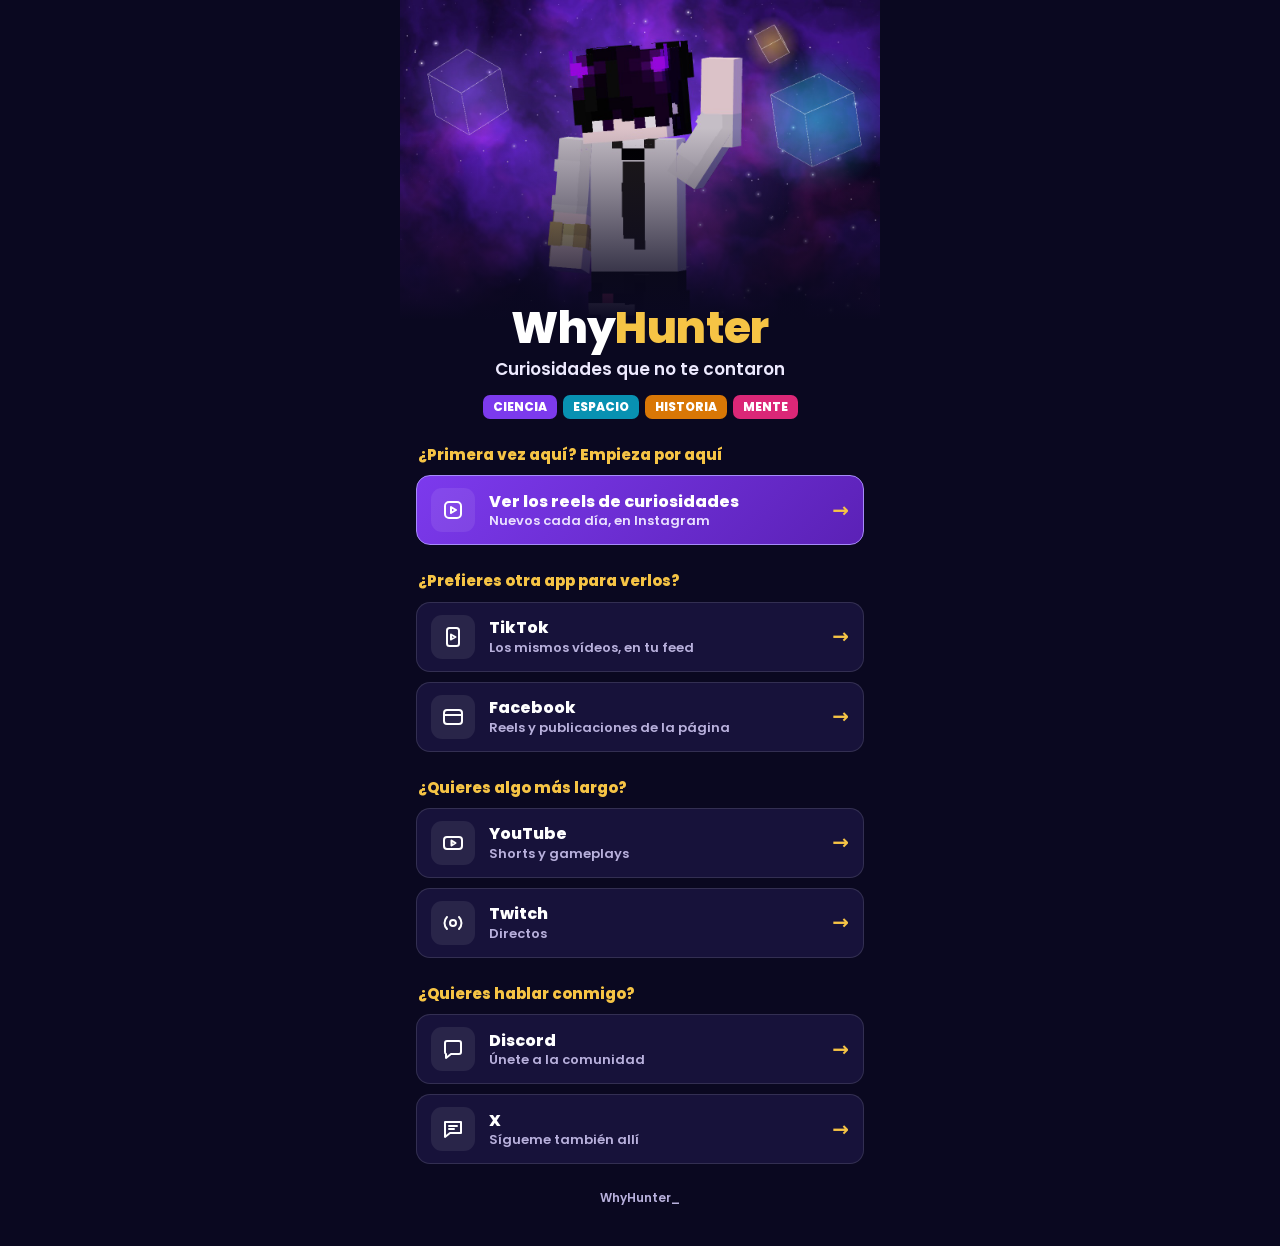
==== index.html @ b88a2b75 "Add files via upload" ====
<!doctype html>
<html lang="es"><head><meta charset="utf-8">
<meta name="viewport" content="width=device-width,initial-scale=1">
<title>WhyHunter · Curiosidades que no te contaron</title>
<meta name="description" content="Curiosidades de ciencia, espacio, historia y mente. Elige por dónde seguirme.">
<meta property="og:title" content="WhyHunter"><meta property="og:description" content="Curiosidades que no te contaron"><meta property="og:image" content="hero.jpg">
<link rel="icon" href="foto.png">
<style>
@font-face{font-family:Poppins;font-weight:600;font-display:swap;src:url(poppins-latin-600-normal.woff2)}
@font-face{font-family:Poppins;font-weight:800;font-display:swap;src:url(poppins-latin-800-normal.woff2)}
:root{--fondo:#0A0820;--tarjeta:#17123a;--borde:#ffffff1f;--oro:#F6C445;--texto:#EDE9FE;--suave:#B8B0DC}
*{box-sizing:border-box}
body{margin:0;background:var(--fondo);color:#fff;font:600 16px/1.35 Poppins,system-ui,sans-serif}
.pag{max-width:480px;margin:auto;padding:0 16px 40px}
.hero{position:relative;margin:0 -16px;aspect-ratio:3/2;background:url(hero.jpg) center/cover}
.hero::after{content:"";position:absolute;inset:40% 0 0;background:linear-gradient(transparent,var(--fondo))}
h1{font-weight:800;font-size:44px;line-height:1;letter-spacing:-.015em;margin:-14px 0 8px;text-align:center;position:relative}
h1 b{color:var(--oro);font-weight:800}
.lema{margin:0;text-align:center;color:var(--texto);font-size:17px}
.chips{display:flex;justify-content:center;flex-wrap:wrap;gap:6px;margin:14px 0 26px}
.chips span{font-weight:800;font-size:12px;padding:4px 10px;border-radius:7px}
h2{font-size:15px;color:var(--oro);margin:26px 2px 10px}
a.b{display:flex;align-items:center;gap:14px;min-height:68px;padding:12px 14px;margin-bottom:10px;border-radius:14px;background:var(--tarjeta);border:1px solid var(--borde);color:#fff;text-decoration:none;transition:transform .12s,border-color .12s}
a.b:hover,a.b:focus-visible{transform:translateY(-2px);border-color:var(--oro);outline:none}
a.prin{background:linear-gradient(135deg,#7C3AED,#5B21B6);border-color:#a78bfa}
.ic{flex:none;width:44px;height:44px;border-radius:11px;display:grid;place-items:center;background:#ffffff14}
.ic svg{width:24px;height:24px;fill:none;stroke:#fff;stroke-width:2;stroke-linecap:round;stroke-linejoin:round}
.t{min-width:0;flex:1}.t strong{display:block;font-weight:800;font-size:16px}.t small{display:block;font-size:13px;font-weight:600;color:var(--suave)}
a.prin .t small{color:#E9DFFF}
.fl{flex:none;color:var(--oro);font-weight:800;font-size:20px}
footer{margin-top:26px;text-align:center;font-size:12px;color:var(--suave)}
</style></head><body><div class="pag">
<div class="hero" role="img" aria-label="La mascota de cubos de WhyHunter saludando en una nebulosa"></div>
<h1>Why<b>Hunter</b></h1>
<p class="lema">Curiosidades que no te contaron</p>
<div class="chips"><span style="background:#7C3AED">CIENCIA</span><span style="background:#0891B2">ESPACIO</span><span style="background:#D97706">HISTORIA</span><span style="background:#DB2777">MENTE</span></div>

<h2>¿Primera vez aquí? Empieza por aquí</h2>
<a class="b prin" href="https://www.instagram.com/whyhunter_/"><span class="ic"><svg viewBox="0 0 24 24"><rect x="4" y="4" width="16" height="16" rx="4"/><path d="M10 9l5 3-5 3z"/></svg></span><span class="t"><strong>Ver los reels de curiosidades</strong><small>Nuevos cada día, en Instagram</small></span><span class="fl">→</span></a>

<h2>¿Prefieres otra app para verlos?</h2>
<a class="b" href="https://www.tiktok.com/@whyhunter_"><span class="ic"><svg viewBox="0 0 24 24"><rect x="6" y="3" width="12" height="18" rx="2.5"/><path d="M10 9.5l4.5 2.5-4.5 2.5z"/></svg></span><span class="t"><strong>TikTok</strong><small>Los mismos vídeos, en tu feed</small></span><span class="fl">→</span></a>
<a class="b" href="https://www.facebook.com/profile.php?id=61567029664209"><span class="ic"><svg viewBox="0 0 24 24"><rect x="3" y="5" width="18" height="14" rx="3"/><path d="M3 10h18"/></svg></span><span class="t"><strong>Facebook</strong><small>Reels y publicaciones de la página</small></span><span class="fl">→</span></a>

<h2>¿Quieres algo más largo?</h2>
<a class="b" href="https://www.youtube.com/@whyhunter_"><span class="ic"><svg viewBox="0 0 24 24"><rect x="3" y="6" width="18" height="12" rx="3"/><path d="M10.5 9.5l4 2.5-4 2.5z"/></svg></span><span class="t"><strong>YouTube</strong><small>Shorts y gameplays</small></span><span class="fl">→</span></a>
<a class="b" href="https://www.twitch.tv/whyhunter_"><span class="ic"><svg viewBox="0 0 24 24"><circle cx="12" cy="12" r="3"/><path d="M6 6a8.5 8.5 0 0 0 0 12M18 6a8.5 8.5 0 0 1 0 12"/></svg></span><span class="t"><strong>Twitch</strong><small>Directos</small></span><span class="fl">→</span></a>

<h2>¿Quieres hablar conmigo?</h2>
<a class="b" href="https://discord.gg/xE3w79u3pq"><span class="ic"><svg viewBox="0 0 24 24"><path d="M4 6a2 2 0 0 1 2-2h12a2 2 0 0 1 2 2v9a2 2 0 0 1-2 2H10l-5 4v-4a2 2 0 0 1-1-2z"/></svg></span><span class="t"><strong>Discord</strong><small>Únete a la comunidad</small></span><span class="fl">→</span></a>
<a class="b" href="https://x.com/WhyHunter_"><span class="ic"><svg viewBox="0 0 24 24"><path d="M4 5h16v11H9l-5 4z"/><path d="M8 9h8M8 12h5"/></svg></span><span class="t"><strong>X</strong><small>Sígueme también allí</small></span><span class="fl">→</span></a>
<footer>WhyHunter_</footer>
</div></body></html>
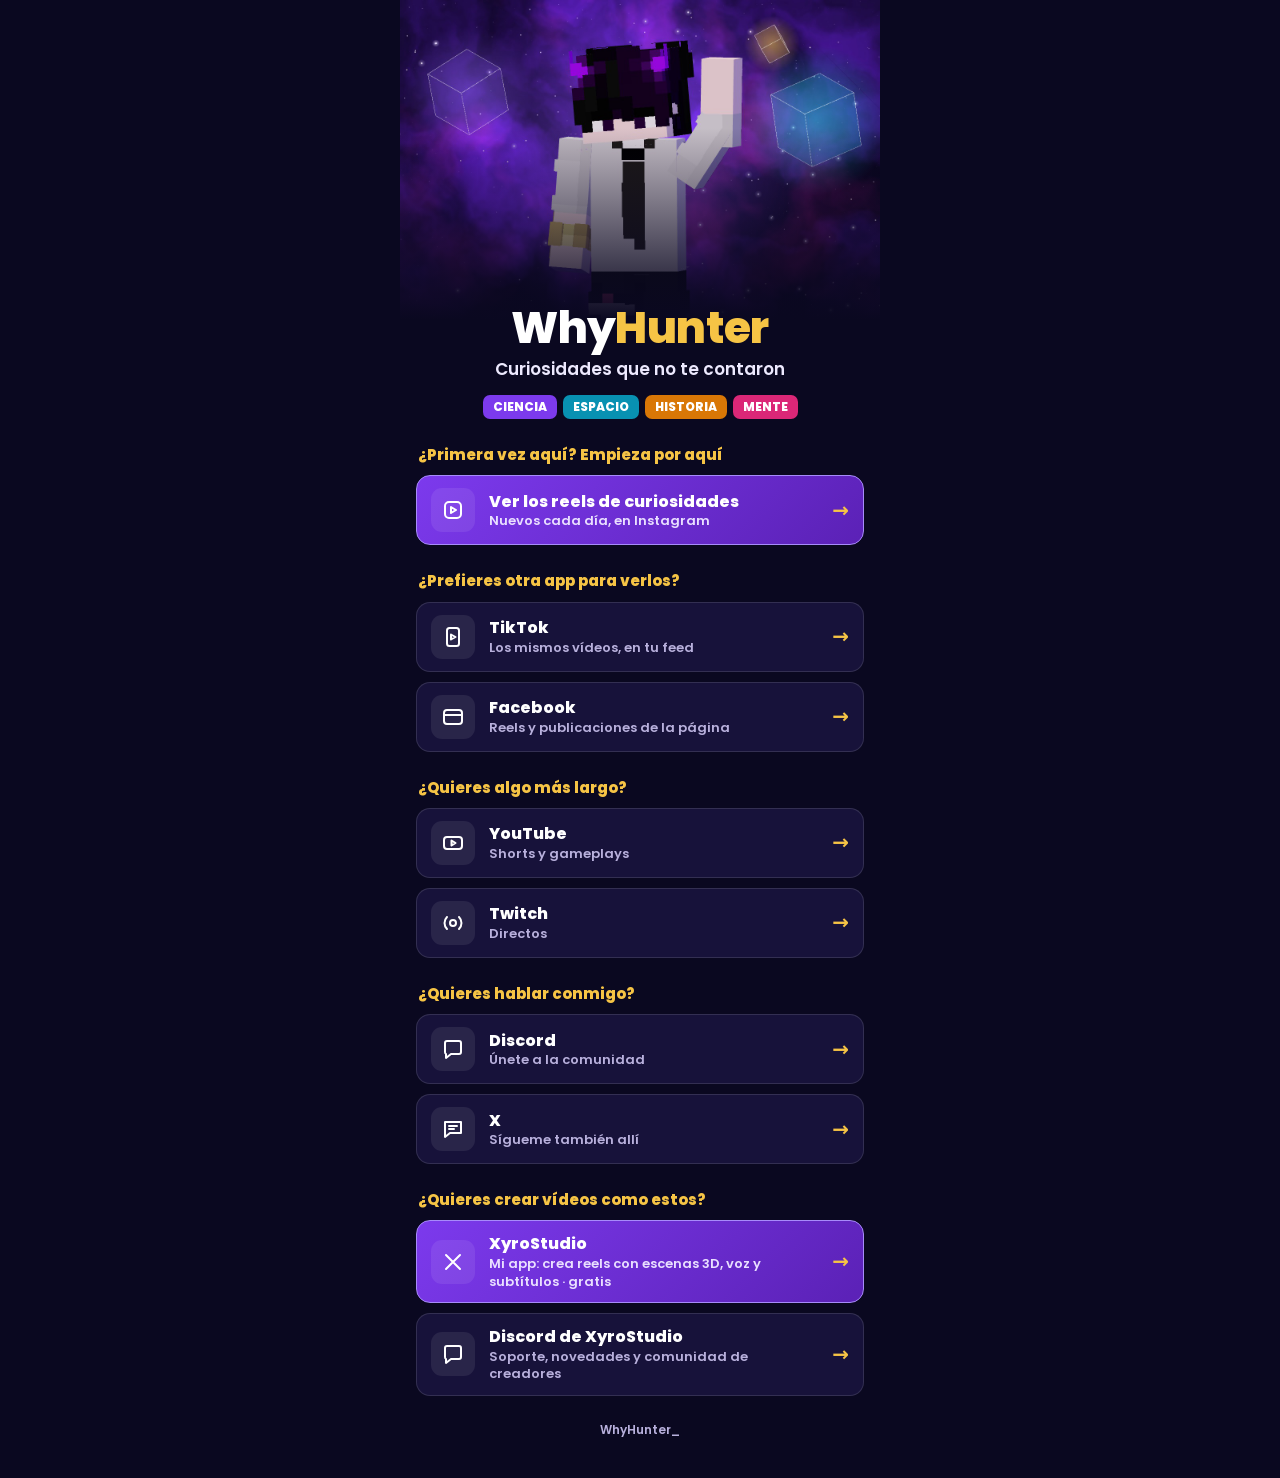
==== commit 29248940: "Añade XyroStudio y su Discord a la página de enlaces Co-Authored-By: Claude Opus 5.5 <noreply@anthro" ====
--- a/index.html
+++ b/index.html
@@ -3,7 +3,7 @@
 <meta name="viewport" content="width=device-width,initial-scale=1">
 <title>WhyHunter · Curiosidades que no te contaron</title>
 <meta name="description" content="Curiosidades de ciencia, espacio, historia y mente. Elige por dónde seguirme.">
-<meta property="og:title" content="WhyHunter"><meta property="og:description" content="Curiosidades que no te contaron"><meta property="og:image" content="hero.jpg">
+<meta property="og:title" content="WhyHunter"><meta property="og:description" content="Curiosidades que no te contaron"><meta property="og:image" content="https://whyhunterdev.github.io/hero.jpg">
 <link rel="icon" href="foto.png">
 <style>
 @font-face{font-family:Poppins;font-weight:600;font-display:swap;src:url(poppins-latin-600-normal.woff2)}
@@ -49,5 +49,8 @@
 <h2>¿Quieres hablar conmigo?</h2>
 <a class="b" href="https://discord.gg/xE3w79u3pq"><span class="ic"><svg viewBox="0 0 24 24"><path d="M4 6a2 2 0 0 1 2-2h12a2 2 0 0 1 2 2v9a2 2 0 0 1-2 2H10l-5 4v-4a2 2 0 0 1-1-2z"/></svg></span><span class="t"><strong>Discord</strong><small>Únete a la comunidad</small></span><span class="fl">→</span></a>
 <a class="b" href="https://x.com/WhyHunter_"><span class="ic"><svg viewBox="0 0 24 24"><path d="M4 5h16v11H9l-5 4z"/><path d="M8 9h8M8 12h5"/></svg></span><span class="t"><strong>X</strong><small>Sígueme también allí</small></span><span class="fl">→</span></a>
+<h2>¿Quieres crear vídeos como estos?</h2>
+<a class="b prin" href="https://xyrostudio.net"><span class="ic"><svg viewBox="0 0 24 24"><path d="M5 5l14 14M19 5L5 19"/></svg></span><span class="t"><strong>XyroStudio</strong><small>Mi app: crea reels con escenas 3D, voz y subtítulos · gratis</small></span><span class="fl">→</span></a>
+<a class="b" href="https://xyrostudio.net/discord"><span class="ic"><svg viewBox="0 0 24 24"><path d="M4 6a2 2 0 0 1 2-2h12a2 2 0 0 1 2 2v9a2 2 0 0 1-2 2H10l-5 4v-4a2 2 0 0 1-1-2z"/></svg></span><span class="t"><strong>Discord de XyroStudio</strong><small>Soporte, novedades y comunidad de creadores</small></span><span class="fl">→</span></a>
 <footer>WhyHunter_</footer>
 </div></body></html>
